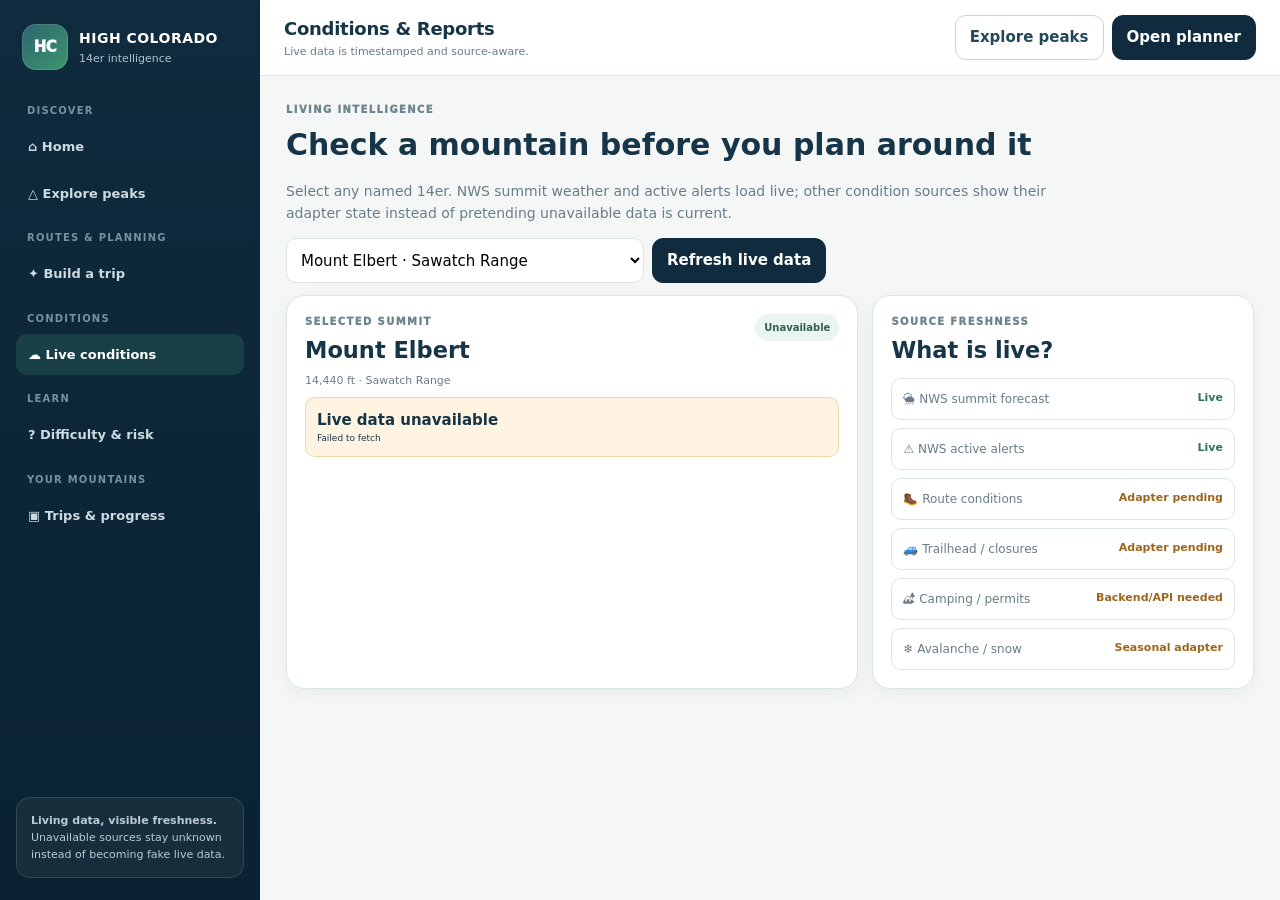
==== conditions.html @ 3ab67d10 "Polish unified High Colorado UI and navigation" ====
<!doctype html><html lang="en"><head><meta charset="utf-8"><meta name="viewport" content="width=device-width,initial-scale=1"><meta name="theme-color" content="#10283d"><link rel="manifest" href="./manifest.webmanifest"><link rel="stylesheet" href="./app.css"><title>Live Conditions — High Colorado</title><style>.chooser{display:flex;gap:8px;flex-wrap:wrap;margin:12px 0}.chooser select{min-height:42px;border:1px solid var(--line);border-radius:10px;background:#fff;padding:0 10px}.grid{display:grid;grid-template-columns:1.2fr .8fr;gap:14px}.headline{display:flex;justify-content:space-between;gap:12px;align-items:start}.forecast{display:grid;grid-template-columns:repeat(4,1fr);gap:7px;margin-top:10px}.forecast div,.signal{background:#f6f9f7;border-radius:10px;padding:10px}.forecast small,.signal small{display:block;color:var(--muted);font-size:10px}.forecast b{font-size:14px}.alert{padding:11px;border-radius:10px;background:#fff3e2;border:1px solid #f1d6a7;margin-top:8px}.sources{display:grid;gap:8px}.source{display:flex;justify-content:space-between;gap:12px;padding:11px;border:1px solid var(--line);border-radius:10px;background:#fff}.source span{font-size:12px;color:var(--muted)}.source b{font-size:11px}.good{color:#2c7655}.pending{color:#9b651c}@media(max-width:850px){.grid{grid-template-columns:1fr}.forecast{grid-template-columns:1fr 1fr}}</style></head><body><div class="shell"><aside class="side"><a class="brand" href="./index.html"><div class="logo">HC</div><div><b>HIGH COLORADO</b><small>14er intelligence</small></div></a><nav class="nav"><div class="nav-label">Discover</div><a href="./index.html">⌂ Home</a><a href="./explore.html">△ Explore peaks</a><div class="nav-label">Routes & planning</div><a href="./planner.html">✦ Build a trip</a><div class="nav-label">Conditions</div><a class="active" href="./conditions.html">☁ Live conditions</a><div class="nav-label">Learn</div><a href="./learn.html">? Difficulty & risk</a><div class="nav-label">Your mountains</div><a href="./planner.html#itinerary">▣ Trips & progress</a></nav><div class="side-note"><b>Living data, visible freshness.</b><br>Unavailable sources stay unknown instead of becoming fake live data.</div></aside><main><header class="top"><div><strong>Conditions & Reports</strong><small>Live data is timestamped and source-aware.</small></div><div class="top-actions"><a class="btn" href="./explore.html">Explore peaks</a><a class="btn primary" href="./planner.html">Open planner</a></div></header><div class="content"><div class="eyebrow">Living intelligence</div><h1 style="margin:5px 0">Check a mountain before you plan around it</h1><p class="muted" style="max-width:760px;font-size:14px;line-height:1.55">Select any named 14er. NWS summit weather and active alerts load live; other condition sources show their adapter state instead of pretending unavailable data is current.</p><div class="chooser"><select id="peak"></select><button id="refresh" class="btn primary">Refresh live data</button></div><div class="grid"><div class="card"><div class="headline"><div><div class="eyebrow">Selected summit</div><h2 id="name" style="margin:5px 0"></h2><div id="meta" class="muted" style="font-size:11px"></div></div><span id="fresh" class="chip">Loading</span></div><div id="weather"></div><div id="alerts"></div></div><aside class="card"><div class="eyebrow">Source freshness</div><h2 style="margin:5px 0 10px">What is live?</h2><div class="sources"><div class="source"><span>🌦 NWS summit forecast</span><b class="good">Live</b></div><div class="source"><span>⚠ NWS active alerts</span><b class="good">Live</b></div><div class="source"><span>🥾 Route conditions</span><b class="pending">Adapter pending</b></div><div class="source"><span>🚙 Trailhead / closures</span><b class="pending">Adapter pending</b></div><div class="source"><span>🏕 Camping / permits</span><b class="pending">Backend/API needed</b></div><div class="source"><span>❄ Avalanche / snow</span><b class="pending">Seasonal adapter</b></div></div></aside></div></div></main></div><script src="./peaks.js"></script><nav class="mobile-nav" aria-label="Mobile navigation"><a href="./index.html"><span>⌂</span>Home</a><a href="./explore.html"><span>△</span>Explore</a><a href="./planner.html"><span>✦</span>Plan</a><a class="active" href="./conditions.html"><span>☁</span>Conditions</a><a href="./learn.html"><span>?</span>Learn</a></nav><script>
const sel=document.getElementById('peak');sel.innerHTML=HC_PEAKS.map(p=>`<option value="${p.id}">${p.name} · ${p.range}</option>`).join('');const q=new URLSearchParams(location.search).get('peak');if(q&&HC_PEAKS.some(p=>p.id===q))sel.value=q;async function load(){const p=HC_PEAKS.find(x=>x.id===sel.value);document.getElementById('name').textContent=p.name;document.getElementById('meta').textContent=`${p.elevation.toLocaleString()} ft · ${p.range}`;document.getElementById('fresh').textContent='Refreshing…';document.getElementById('weather').innerHTML='<div class="signal">Loading exact-summit NWS forecast…</div>';document.getElementById('alerts').innerHTML='';try{const point=await fetch(`https://api.weather.gov/points/${p.lat},${p.lng}`).then(r=>{if(!r.ok)throw Error('Point lookup failed');return r.json()}),f=await fetch(point.properties.forecast).then(r=>{if(!r.ok)throw Error('Forecast failed');return r.json()}),a=(f.properties.periods||[]).slice(0,4);document.getElementById('weather').innerHTML=`<div class="forecast">${a.map(x=>`<div><small>${x.name}</small><b>${x.temperature}°${x.temperatureUnit}</b><small>${x.shortForecast}</small><small>${x.probabilityOfPrecipitation?.value||0}% precip · ${x.windSpeed}</small></div>`).join('')}</div>`;const alerts=await fetch(`https://api.weather.gov/alerts/active?point=${p.lat},${p.lng}`).then(r=>r.ok?r.json():({features:[]}));document.getElementById('alerts').innerHTML=alerts.features?.length?alerts.features.map(x=>`<div class="alert"><b>${x.properties.event}</b><div style="font-size:9px;margin-top:3px">${x.properties.headline||''}</div></div>`).join(''):'<div class="signal" style="margin-top:9px"><small>Active NWS alerts</small><b>No active alerts returned for this coordinate.</b></div>';document.getElementById('fresh').textContent='Updated '+new Date().toLocaleTimeString([],{hour:'numeric',minute:'2-digit'})}catch(e){document.getElementById('fresh').textContent='Unavailable';document.getElementById('weather').innerHTML=`<div class="alert"><b>Live data unavailable</b><div style="font-size:9px">${e.message}</div></div>`}}sel.onchange=()=>{history.replaceState({},'',`?peak=${sel.value}`);load()};document.getElementById('refresh').onclick=load;load();if('serviceWorker'in navigator)navigator.serviceWorker.register('./sw.js').catch(()=>{});
</script></body></html>
---- app.css ----
:root{
  --navy:#0f2b3d;
  --navy-2:#0a2231;
  --ink:#173548;
  --green:#2f8a62;
  --green-dark:#226b4a;
  --green-soft:#eaf5ef;
  --sky:#dfeff2;
  --amber:#b8721d;
  --amber-soft:#fff4e5;
  --muted:#687d88;
  --line:#dbe6e1;
  --line-strong:#c8d8d0;
  --paper:#ffffff;
  --surface:#f5f8f6;
  --surface-2:#eef4f1;
  --shadow:0 12px 34px rgba(17,45,60,.08);
  --shadow-soft:0 5px 18px rgba(17,45,60,.05);
  --radius:18px;
  --radius-sm:12px;
  font-family:Inter,ui-sans-serif,system-ui,-apple-system,BlinkMacSystemFont,"Segoe UI",sans-serif;
  color:var(--ink);
}
*{box-sizing:border-box}
html{scroll-behavior:smooth}
body{margin:0;background:#f4f7f5;color:var(--ink);font-size:15px;line-height:1.5;-webkit-font-smoothing:antialiased}
a{color:inherit}
button,input,select{font:inherit}
button{cursor:pointer}
:focus-visible{outline:3px solid rgba(47,138,98,.28);outline-offset:2px}
.shell{display:grid;grid-template-columns:260px minmax(0,1fr);min-height:100vh}
.side{position:sticky;top:0;height:100vh;background:linear-gradient(180deg,var(--navy),var(--navy-2));color:#fff;padding:22px 16px;display:flex;flex-direction:column;gap:20px;z-index:30}
.brand{display:flex;gap:11px;align-items:center;padding:2px 6px;text-decoration:none}
.logo{width:46px;height:46px;border-radius:14px;background:linear-gradient(135deg,#2c6571,#3d966d);display:grid;place-items:center;font-weight:950;letter-spacing:-.03em;box-shadow:inset 0 0 0 1px rgba(255,255,255,.12)}
.brand b{font-size:14px;letter-spacing:.035em}
.brand small{display:block;color:#afc2cc;font-size:11px;margin-top:1px}
.nav{display:grid;gap:5px}
.nav-label{font-size:10px;letter-spacing:.12em;text-transform:uppercase;color:#7692a1;font-weight:900;padding:11px 11px 3px}
.nav a,.nav button{display:flex;gap:9px;align-items:center;padding:11px 12px;border-radius:11px;text-decoration:none;color:#ccdae2;font-size:13px;font-weight:750;border:0;background:transparent;text-align:left}
.nav a.active,.nav a:hover,.nav button.active,.nav button:hover{background:rgba(91,187,145,.16);color:#fff}
.side-note{margin-top:auto;padding:14px;border:1px solid rgba(255,255,255,.12);border-radius:14px;background:rgba(255,255,255,.05);font-size:11px;line-height:1.55;color:#bccbd3}
main{min-width:0}
.top{position:sticky;top:0;z-index:20;min-height:76px;border-bottom:1px solid var(--line);background:rgba(255,255,255,.94);backdrop-filter:blur(16px);display:flex;align-items:center;padding:12px 24px;gap:16px}
.top strong,.top h1{font-size:18px;margin:0;letter-spacing:-.015em}
.top small{display:block;color:var(--muted);font-size:11px;margin-top:2px}
.top-actions{margin-left:auto;display:flex;gap:8px;flex-wrap:wrap}
.btn{border:1px solid var(--line-strong);background:#fff;color:#24475a;border-radius:11px;padding:10px 14px;font-weight:850;text-decoration:none;display:inline-flex;justify-content:center;align-items:center;gap:7px;min-height:42px;box-shadow:0 1px 0 rgba(17,45,60,.02)}
.btn:hover{border-color:#aabfb5;background:#fbfdfc}
.btn.primary{background:var(--navy);color:#fff;border-color:var(--navy)}
.btn.green{background:var(--green);color:#fff;border-color:var(--green)}
.btn.primary:hover{background:#15394f}.btn.green:hover{background:var(--green-dark)}
.content{padding:26px;max-width:1540px;margin:auto}
.eyebrow{font-size:10px;text-transform:uppercase;letter-spacing:.14em;font-weight:950;color:#6d858f}
.card{background:#fff;border:1px solid var(--line);border-radius:var(--radius);padding:18px;box-shadow:var(--shadow-soft)}
.chip{display:inline-flex;align-items:center;padding:6px 9px;border-radius:999px;background:var(--green-soft);color:#335f4d;font-size:10px;font-weight:900}
.muted{color:var(--muted)}
.mobile-nav{display:none}

@media(max-width:900px){
  body{padding-bottom:70px}
  .shell{grid-template-columns:1fr}
  .side{display:none}
  .content{padding:16px}
  .top{padding:10px 14px;min-height:68px;align-items:flex-start;flex-wrap:wrap}
  .top-actions{margin-left:auto}
  .mobile-nav{position:fixed;left:10px;right:10px;bottom:10px;z-index:100;display:grid;grid-template-columns:repeat(5,1fr);gap:4px;padding:7px;background:rgba(15,43,61,.96);backdrop-filter:blur(14px);border:1px solid rgba(255,255,255,.12);border-radius:16px;box-shadow:0 16px 38px rgba(9,27,39,.24)}
  .mobile-nav a{min-width:0;text-decoration:none;color:#c9d7de;border-radius:10px;min-height:48px;display:grid;place-items:center;text-align:center;font-size:10px;font-weight:850;padding:6px 3px;line-height:1.15}
  .mobile-nav a.active,.mobile-nav a:hover{background:rgba(95,194,150,.18);color:#fff}
  .mobile-nav span{display:block;font-size:17px;line-height:1;margin-bottom:3px}
}
@media(max-width:560px){
  .top-actions .btn:not(.primary){display:none}
  .content{padding:12px}
  .btn{min-height:44px}
}
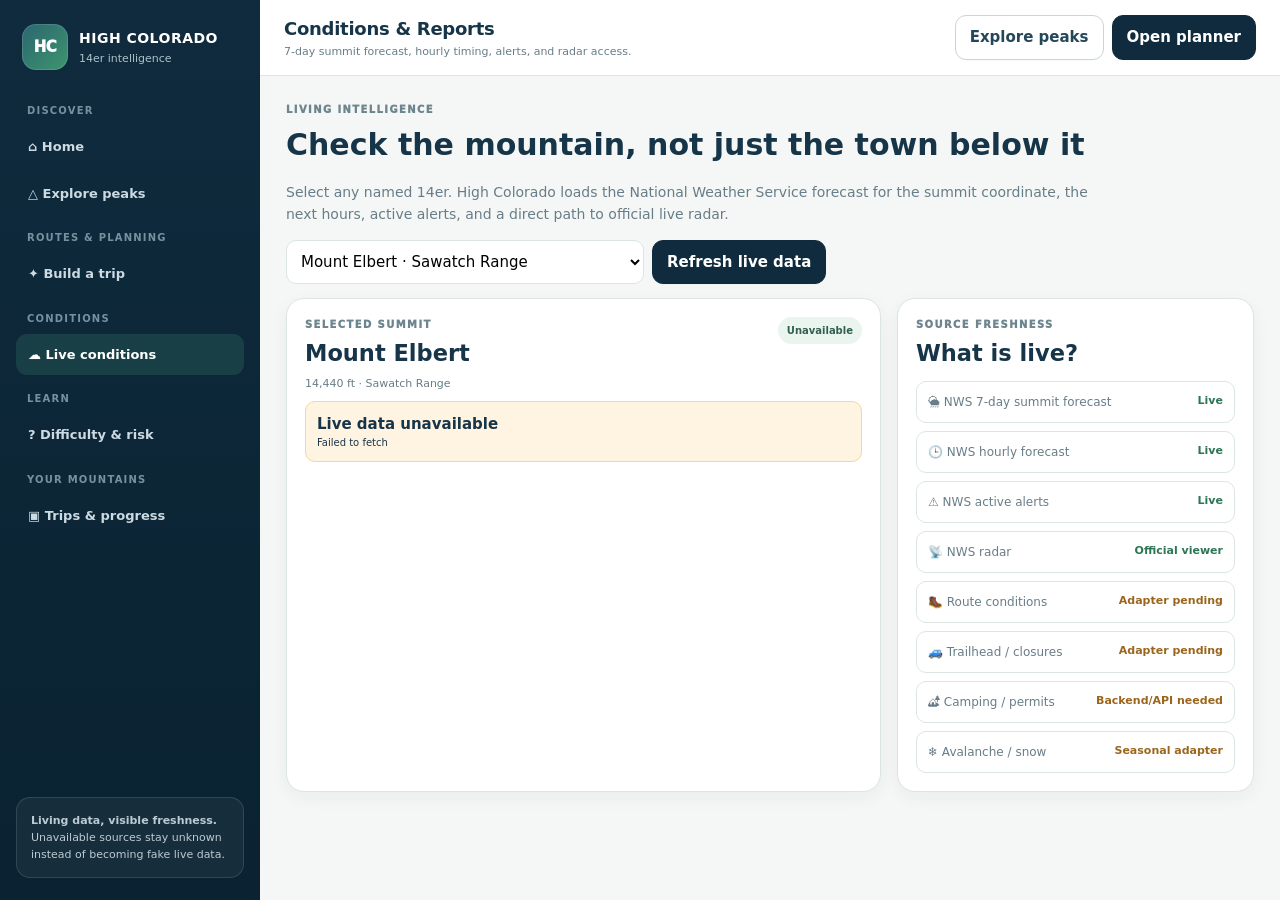
==== commit a1a35bc6: "Improve Explore, trail maps, trip selection and mountain weather" ====
--- a/conditions.html
+++ b/conditions.html
@@ -1,3 +1,4 @@
-<!doctype html><html lang="en"><head><meta charset="utf-8"><meta name="viewport" content="width=device-width,initial-scale=1"><meta name="theme-color" content="#10283d"><link rel="manifest" href="./manifest.webmanifest"><link rel="stylesheet" href="./app.css"><title>Live Conditions — High Colorado</title><style>.chooser{display:flex;gap:8px;flex-wrap:wrap;margin:12px 0}.chooser select{min-height:42px;border:1px solid var(--line);border-radius:10px;background:#fff;padding:0 10px}.grid{display:grid;grid-template-columns:1.2fr .8fr;gap:14px}.headline{display:flex;justify-content:space-between;gap:12px;align-items:start}.forecast{display:grid;grid-template-columns:repeat(4,1fr);gap:7px;margin-top:10px}.forecast div,.signal{background:#f6f9f7;border-radius:10px;padding:10px}.forecast small,.signal small{display:block;color:var(--muted);font-size:10px}.forecast b{font-size:14px}.alert{padding:11px;border-radius:10px;background:#fff3e2;border:1px solid #f1d6a7;margin-top:8px}.sources{display:grid;gap:8px}.source{display:flex;justify-content:space-between;gap:12px;padding:11px;border:1px solid var(--line);border-radius:10px;background:#fff}.source span{font-size:12px;color:var(--muted)}.source b{font-size:11px}.good{color:#2c7655}.pending{color:#9b651c}@media(max-width:850px){.grid{grid-template-columns:1fr}.forecast{grid-template-columns:1fr 1fr}}</style></head><body><div class="shell"><aside class="side"><a class="brand" href="./index.html"><div class="logo">HC</div><div><b>HIGH COLORADO</b><small>14er intelligence</small></div></a><nav class="nav"><div class="nav-label">Discover</div><a href="./index.html">⌂ Home</a><a href="./explore.html">△ Explore peaks</a><div class="nav-label">Routes & planning</div><a href="./planner.html">✦ Build a trip</a><div class="nav-label">Conditions</div><a class="active" href="./conditions.html">☁ Live conditions</a><div class="nav-label">Learn</div><a href="./learn.html">? Difficulty & risk</a><div class="nav-label">Your mountains</div><a href="./planner.html#itinerary">▣ Trips & progress</a></nav><div class="side-note"><b>Living data, visible freshness.</b><br>Unavailable sources stay unknown instead of becoming fake live data.</div></aside><main><header class="top"><div><strong>Conditions & Reports</strong><small>Live data is timestamped and source-aware.</small></div><div class="top-actions"><a class="btn" href="./explore.html">Explore peaks</a><a class="btn primary" href="./planner.html">Open planner</a></div></header><div class="content"><div class="eyebrow">Living intelligence</div><h1 style="margin:5px 0">Check a mountain before you plan around it</h1><p class="muted" style="max-width:760px;font-size:14px;line-height:1.55">Select any named 14er. NWS summit weather and active alerts load live; other condition sources show their adapter state instead of pretending unavailable data is current.</p><div class="chooser"><select id="peak"></select><button id="refresh" class="btn primary">Refresh live data</button></div><div class="grid"><div class="card"><div class="headline"><div><div class="eyebrow">Selected summit</div><h2 id="name" style="margin:5px 0"></h2><div id="meta" class="muted" style="font-size:11px"></div></div><span id="fresh" class="chip">Loading</span></div><div id="weather"></div><div id="alerts"></div></div><aside class="card"><div class="eyebrow">Source freshness</div><h2 style="margin:5px 0 10px">What is live?</h2><div class="sources"><div class="source"><span>🌦 NWS summit forecast</span><b class="good">Live</b></div><div class="source"><span>⚠ NWS active alerts</span><b class="good">Live</b></div><div class="source"><span>🥾 Route conditions</span><b class="pending">Adapter pending</b></div><div class="source"><span>🚙 Trailhead / closures</span><b class="pending">Adapter pending</b></div><div class="source"><span>🏕 Camping / permits</span><b class="pending">Backend/API needed</b></div><div class="source"><span>❄ Avalanche / snow</span><b class="pending">Seasonal adapter</b></div></div></aside></div></div></main></div><script src="./peaks.js"></script><nav class="mobile-nav" aria-label="Mobile navigation"><a href="./index.html"><span>⌂</span>Home</a><a href="./explore.html"><span>△</span>Explore</a><a href="./planner.html"><span>✦</span>Plan</a><a class="active" href="./conditions.html"><span>☁</span>Conditions</a><a href="./learn.html"><span>?</span>Learn</a></nav><script>
-const sel=document.getElementById('peak');sel.innerHTML=HC_PEAKS.map(p=>`<option value="${p.id}">${p.name} · ${p.range}</option>`).join('');const q=new URLSearchParams(location.search).get('peak');if(q&&HC_PEAKS.some(p=>p.id===q))sel.value=q;async function load(){const p=HC_PEAKS.find(x=>x.id===sel.value);document.getElementById('name').textContent=p.name;document.getElementById('meta').textContent=`${p.elevation.toLocaleString()} ft · ${p.range}`;document.getElementById('fresh').textContent='Refreshing…';document.getElementById('weather').innerHTML='<div class="signal">Loading exact-summit NWS forecast…</div>';document.getElementById('alerts').innerHTML='';try{const point=await fetch(`https://api.weather.gov/points/${p.lat},${p.lng}`).then(r=>{if(!r.ok)throw Error('Point lookup failed');return r.json()}),f=await fetch(point.properties.forecast).then(r=>{if(!r.ok)throw Error('Forecast failed');return r.json()}),a=(f.properties.periods||[]).slice(0,4);document.getElementById('weather').innerHTML=`<div class="forecast">${a.map(x=>`<div><small>${x.name}</small><b>${x.temperature}°${x.temperatureUnit}</b><small>${x.shortForecast}</small><small>${x.probabilityOfPrecipitation?.value||0}% precip · ${x.windSpeed}</small></div>`).join('')}</div>`;const alerts=await fetch(`https://api.weather.gov/alerts/active?point=${p.lat},${p.lng}`).then(r=>r.ok?r.json():({features:[]}));document.getElementById('alerts').innerHTML=alerts.features?.length?alerts.features.map(x=>`<div class="alert"><b>${x.properties.event}</b><div style="font-size:9px;margin-top:3px">${x.properties.headline||''}</div></div>`).join(''):'<div class="signal" style="margin-top:9px"><small>Active NWS alerts</small><b>No active alerts returned for this coordinate.</b></div>';document.getElementById('fresh').textContent='Updated '+new Date().toLocaleTimeString([],{hour:'numeric',minute:'2-digit'})}catch(e){document.getElementById('fresh').textContent='Unavailable';document.getElementById('weather').innerHTML=`<div class="alert"><b>Live data unavailable</b><div style="font-size:9px">${e.message}</div></div>`}}sel.onchange=()=>{history.replaceState({},'',`?peak=${sel.value}`);load()};document.getElementById('refresh').onclick=load;load();if('serviceWorker'in navigator)navigator.serviceWorker.register('./sw.js').catch(()=>{});
+<!doctype html><html lang="en"><head><meta charset="utf-8"><meta name="viewport" content="width=device-width,initial-scale=1"><meta name="theme-color" content="#10283d"><link rel="manifest" href="./manifest.webmanifest"><link rel="stylesheet" href="./app.css"><title>Live Conditions — High Colorado</title><style>
+.chooser{display:flex;gap:8px;flex-wrap:wrap;margin:14px 0}.chooser select{min-height:44px;border:1px solid var(--line);border-radius:10px;background:#fff;padding:0 10px;min-width:280px}.grid{display:grid;grid-template-columns:minmax(0,1.25fr) minmax(300px,.75fr);gap:16px}.headline{display:flex;justify-content:space-between;gap:12px;align-items:start}.weather-now{display:grid;grid-template-columns:80px 1fr;gap:14px;align-items:center;padding:16px;background:linear-gradient(135deg,#edf5f6,#f9fbfa);border:1px solid #dbe8e5;border-radius:16px;margin-top:14px}.weather-orb{width:80px;height:80px;border-radius:50%;display:grid;place-items:center;background:#fff;border:1px solid #d8e5e2;font-size:36px}.weather-now strong{font-size:38px;line-height:1}.weather-now p{margin:5px 0 0;color:var(--muted);font-size:12px}.forecast7{display:grid;grid-template-columns:repeat(7,minmax(80px,1fr));gap:7px;overflow-x:auto;margin-top:12px}.forecast7 div,.hourly div,.signal{background:#f6f9f7;border-radius:10px;padding:9px;text-align:center}.forecast7 small,.hourly small,.signal small{display:block;color:var(--muted);font-size:9px}.forecast7 b,.hourly b{font-size:15px}.hourly{display:flex;gap:7px;overflow-x:auto;margin-top:8px}.hourly div{min-width:82px}.section-label{font-size:9px;text-transform:uppercase;letter-spacing:.12em;color:#748792;font-weight:900;margin-top:14px}.alert{padding:11px;border-radius:10px;background:#fff3e2;border:1px solid #f1d6a7;margin-top:8px}.sources{display:grid;gap:8px}.source{display:flex;justify-content:space-between;gap:12px;padding:11px;border:1px solid var(--line);border-radius:10px;background:#fff}.source span{font-size:12px;color:var(--muted)}.source b{font-size:11px}.good{color:#2c7655}.pending{color:#9b651c}.weather-actions{display:grid;grid-template-columns:1fr 1fr;gap:8px;margin-top:12px}.weather-actions a{text-decoration:none}@media(max-width:1000px){.grid{grid-template-columns:1fr}.forecast7{grid-template-columns:repeat(7,100px)}}@media(max-width:600px){.weather-now{grid-template-columns:64px 1fr}.weather-orb{width:64px;height:64px;font-size:30px}.weather-now strong{font-size:32px}.weather-actions{grid-template-columns:1fr}.chooser select{min-width:0;width:100%}}</style></head><body><div class="shell"><aside class="side"><a class="brand" href="./index.html"><div class="logo">HC</div><div><b>HIGH COLORADO</b><small>14er intelligence</small></div></a><nav class="nav"><div class="nav-label">Discover</div><a href="./index.html">⌂ Home</a><a href="./explore.html">△ Explore peaks</a><div class="nav-label">Routes & planning</div><a href="./planner.html">✦ Build a trip</a><div class="nav-label">Conditions</div><a class="active" href="./conditions.html">☁ Live conditions</a><div class="nav-label">Learn</div><a href="./learn.html">? Difficulty & risk</a><div class="nav-label">Your mountains</div><a href="./planner.html#itinerary">▣ Trips & progress</a></nav><div class="side-note"><b>Living data, visible freshness.</b><br>Unavailable sources stay unknown instead of becoming fake live data.</div></aside><main><header class="top"><div><strong>Conditions & Reports</strong><small>7-day summit forecast, hourly timing, alerts, and radar access.</small></div><div class="top-actions"><a class="btn" href="./explore.html">Explore peaks</a><a class="btn primary" href="./planner.html">Open planner</a></div></header><div class="content"><div class="eyebrow">Living intelligence</div><h1 style="margin:5px 0">Check the mountain, not just the town below it</h1><p class="muted" style="max-width:820px;font-size:14px;line-height:1.6">Select any named 14er. High Colorado loads the National Weather Service forecast for the summit coordinate, the next hours, active alerts, and a direct path to official live radar.</p><div class="chooser"><select id="peak"></select><button id="refresh" class="btn primary">Refresh live data</button></div><div class="grid"><div class="card"><div class="headline"><div><div class="eyebrow">Selected summit</div><h2 id="name" style="margin:5px 0"></h2><div id="meta" class="muted" style="font-size:11px"></div></div><span id="fresh" class="chip">Loading</span></div><div id="weather"></div><div id="alerts"></div></div><aside class="card"><div class="eyebrow">Source freshness</div><h2 style="margin:5px 0 10px">What is live?</h2><div class="sources"><div class="source"><span>🌦 NWS 7-day summit forecast</span><b class="good">Live</b></div><div class="source"><span>🕒 NWS hourly forecast</span><b class="good">Live</b></div><div class="source"><span>⚠ NWS active alerts</span><b class="good">Live</b></div><div class="source"><span>📡 NWS radar</span><b class="good">Official viewer</b></div><div class="source"><span>🥾 Route conditions</span><b class="pending">Adapter pending</b></div><div class="source"><span>🚙 Trailhead / closures</span><b class="pending">Adapter pending</b></div><div class="source"><span>🏕 Camping / permits</span><b class="pending">Backend/API needed</b></div><div class="source"><span>❄ Avalanche / snow</span><b class="pending">Seasonal adapter</b></div></div></aside></div></div></main></div><script src="./peaks.js"></script><nav class="mobile-nav" aria-label="Mobile navigation"><a href="./index.html"><span>⌂</span>Home</a><a href="./explore.html"><span>△</span>Explore</a><a href="./planner.html"><span>✦</span>Plan</a><a class="active" href="./conditions.html"><span>☁</span>Conditions</a><a href="./learn.html"><span>?</span>Learn</a></nav><script>
+const sel=document.getElementById('peak');sel.innerHTML=HC_PEAKS.map(p=>`<option value="${p.id}">${p.name} · ${p.range}</option>`).join('');const q=new URLSearchParams(location.search).get('peak');if(q&&HC_PEAKS.some(p=>p.id===q))sel.value=q;const emoji=t=>/thunder/i.test(t)?'⛈️':/snow|blizzard/i.test(t)?'❄️':/rain|shower/i.test(t)?'🌧️':/cloud|overcast/i.test(t)?'☁️':/partly|mostly sunny/i.test(t)?'🌤️':'☀️';async function load(){const p=HC_PEAKS.find(x=>x.id===sel.value);document.getElementById('name').textContent=p.name;document.getElementById('meta').textContent=`${p.elevation.toLocaleString()} ft · ${p.range}`;document.getElementById('fresh').textContent='Refreshing…';document.getElementById('weather').innerHTML='<div class="signal">Loading exact-summit NWS weather…</div>';document.getElementById('alerts').innerHTML='';try{const point=await fetch(`https://api.weather.gov/points/${p.lat},${p.lng}`).then(r=>{if(!r.ok)throw Error('Point lookup failed');return r.json()}),[f,h,al]=await Promise.all([fetch(point.properties.forecast).then(r=>r.json()),fetch(point.properties.forecastHourly).then(r=>r.json()),fetch(`https://api.weather.gov/alerts/active?point=${p.lat},${p.lng}`,{headers:{Accept:'application/geo+json'}}).then(r=>r.ok?r.json():({features:[]}))]),periods=f.properties.periods||[],days=periods.filter(x=>x.isDaytime).slice(0,7),hours=(h.properties.periods||[]).slice(0,12),now=hours[0]||periods[0];document.getElementById('weather').innerHTML=`<div class="weather-now"><div class="weather-orb">${emoji(now?.shortForecast||'')}</div><div><strong>${now?now.temperature+'°'+now.temperatureUnit:'—'}</strong><div>${now?.shortForecast||'Unavailable'}</div><p>${now?.windSpeed||'—'} ${now?.windDirection||''} · ${now?.probabilityOfPrecipitation?.value||0}% precip</p></div></div><div class="section-label">7-day forecast</div><div class="forecast7">${days.map(x=>`<div><small>${x.name}</small><div>${emoji(x.shortForecast)}</div><b>${x.temperature}°</b><small>${x.probabilityOfPrecipitation?.value||0}% precip<br>${x.windSpeed}</small></div>`).join('')}</div><div class="section-label">Next hours</div><div class="hourly">${hours.map(x=>`<div><small>${new Date(x.startTime).toLocaleTimeString([],{hour:'numeric'})}</small><div>${emoji(x.shortForecast)}</div><b>${x.temperature}°</b><small>${x.probabilityOfPrecipitation?.value||0}% precip</small></div>`).join('')}</div><div class="weather-actions"><a class="btn primary" href="https://radar.weather.gov/" target="_blank" rel="noreferrer">Open live NWS radar ↗</a><a class="btn" href="${point.properties.forecast}" target="_blank" rel="noreferrer">Official forecast ↗</a></div>`;document.getElementById('alerts').innerHTML=al.features?.length?`<div class="section-label">Active alerts</div>`+al.features.map(x=>`<div class="alert"><b>${x.properties.event}</b><div style="font-size:10px;margin-top:3px">${x.properties.headline||''}</div></div>`).join(''):'<div class="signal" style="margin-top:10px"><small>Active NWS alerts</small><b>No active alerts returned for this summit coordinate.</b></div>';document.getElementById('fresh').textContent='Updated '+new Date().toLocaleTimeString([],{hour:'numeric',minute:'2-digit'})}catch(e){document.getElementById('fresh').textContent='Unavailable';document.getElementById('weather').innerHTML=`<div class="alert"><b>Live data unavailable</b><div style="font-size:10px">${e.message}</div></div>`}}sel.onchange=()=>{history.replaceState({},'',`?peak=${sel.value}`);load()};document.getElementById('refresh').onclick=load;load();if('serviceWorker'in navigator)navigator.serviceWorker.register('./sw.js').catch(()=>{});
 </script></body></html>
